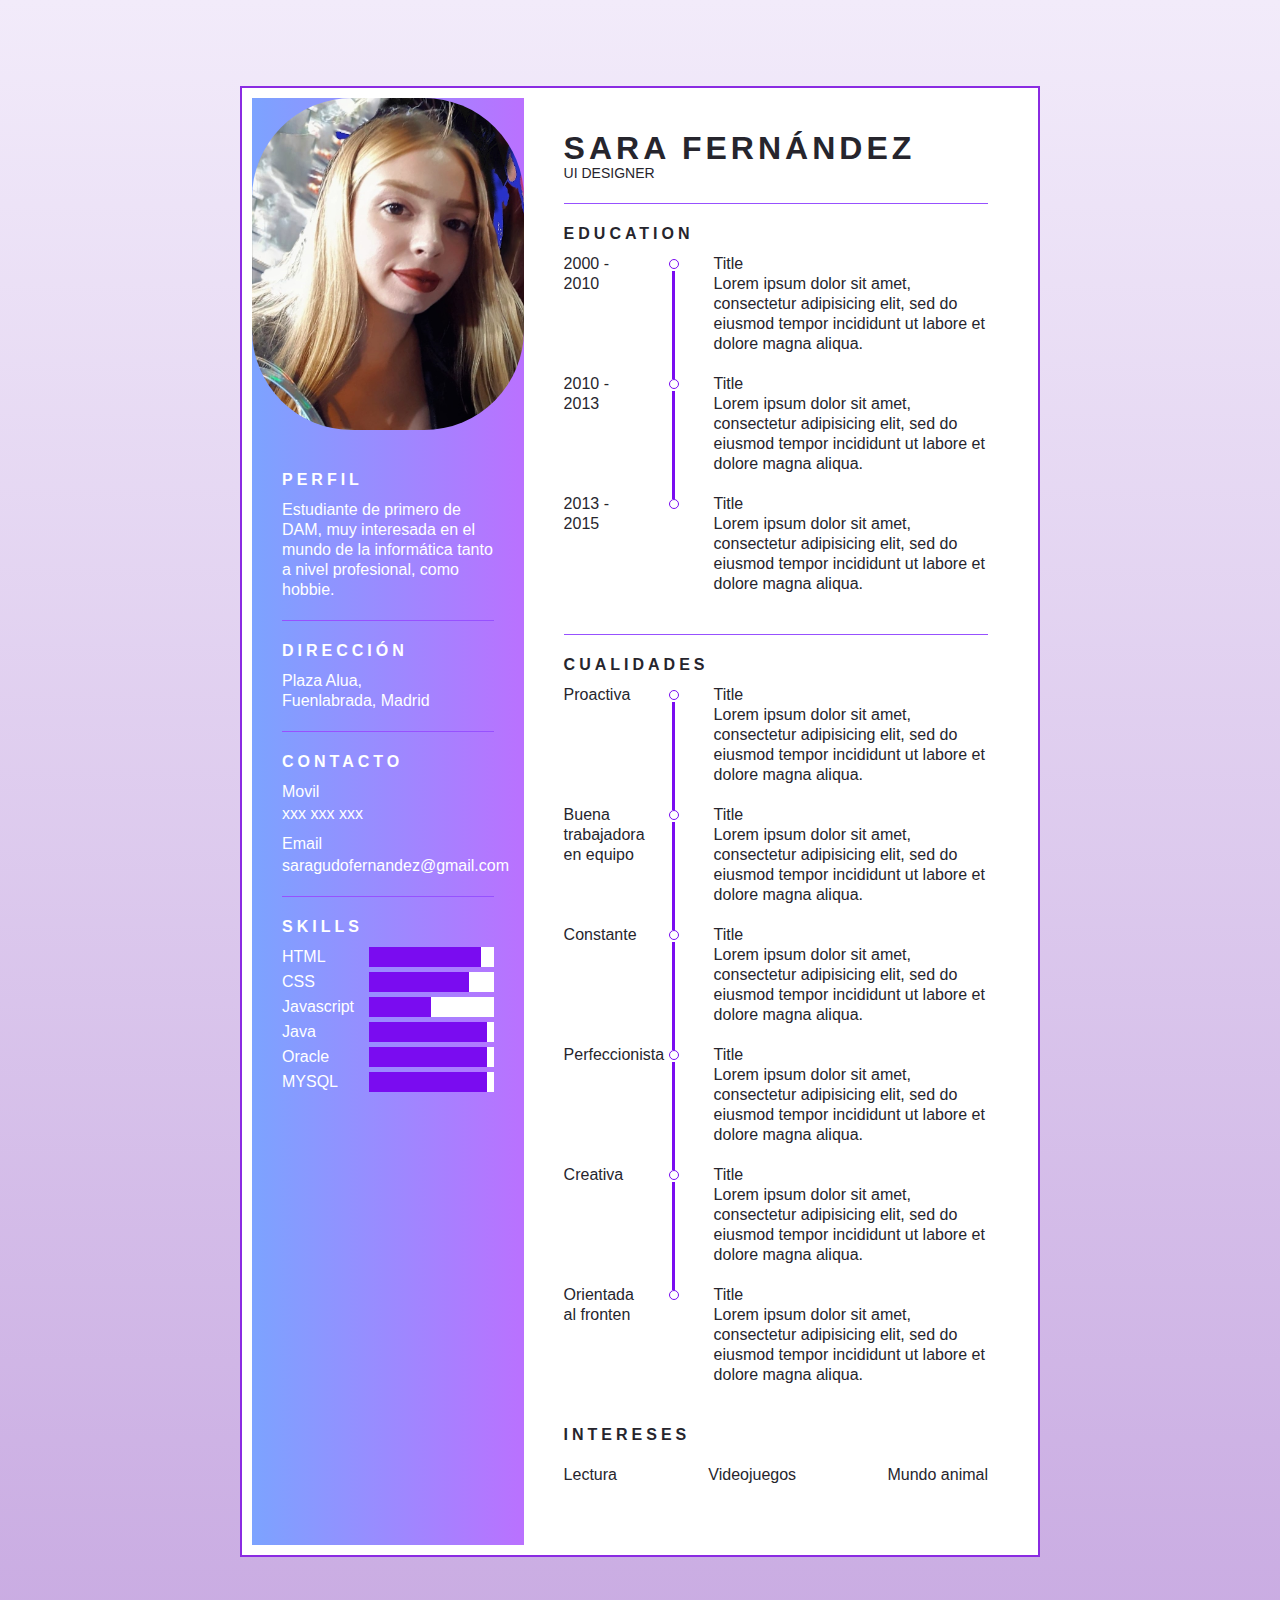
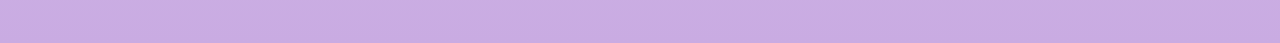
==== html/Curriculum.html @ 94748660 "segundo comit arreglo curriculum" ====
<!DOCTYPE html>
<html>

<head>
    <meta charset="utf-8">
    <title>Responsive Resume UI Design in HTML and CSS</title>
    <meta name="viewport" content="width=device-width, initial-scale=1.0">
    <link rel="stylesheet" type="text/css" href="../css/estilos.css">

</head>

<body class="curriculum">

    <section>
        <br>
        <br>

        <div class="resume_wrapper" style="border: 2px solid blueviolet;">
            <div class="resume_left">
                <div class="resume_image">
                    <img src="../img/InkedScreenshot_20190911-235842_Gallery (2)_LI.jpg" alt="Resume_image">
                </div>
                <div class="resume_bottom">
                    <div class="resume_item resume_namerole">
                        <div class="name">Sara</div>
                        <div class="role">Desarrolladora de aplicaciones web y plataforma</div>
                    </div>
                    <div class="resume_item resume_profile">
                        <div class="resume_title">PERFIL</div>
                        <div class="resume_info">Estudiante de primero de DAM, muy interesada en el mundo de la informática tanto a nivel profesional, como hobbie.</div>
                    </div>
                    <div class="resume_item resume_address">
                        <div class="resume_title">DIRECCIÓN</div>
                        <div class="resume_info">
                            Plaza Alua,<br/> Fuenlabrada, Madrid
                        </div>
                    </div>
                    <div class="resume_item resume_contact">
                        <div class="resume_title">Contacto</div>
                        <div class="resume_info">
                            <div class="resume_subtitle">Movil</div>
                            <div class="resume_subinfo">xxx xxx xxx</div>
                        </div>
                        <div class="resume_info">
                            <div class="resume_subtitle">Email</div>
                            <div class="resume_subinfo">saragudofernandez@gmail.com</div>
                        </div>
                    </div>
                    <div class="resume_item resume_skills">
                        <div class="resume_title">Skills</div>
                        <div class="resume_info">
                            <div class="skills_list">
                                <div class="skills_left">HTML</div>
                                <div class="skills_bar">
                                    <p>
                                        <span style="width: 90%"></span>
                                    </p>
                                </div>
                            </div>
                            <div class="skills_list">
                                <div class="skills_left">CSS</div>
                                <div class="skills_bar">
                                    <p>
                                        <span style="width: 80%"></span>
                                    </p>
                                </div>
                            </div>
                            <div class="skills_list">
                                <div class="skills_left">Javascript</div>
                                <div class="skills_bar">
                                    <p>
                                        <span style="width: 50%"></span>
                                    </p>
                                </div>
                            </div>
                            <div class="skills_list">
                                <div class="skills_left">Java</div>
                                <div class="skills_bar">
                                    <p>
                                        <span style="width: 95%"></span>
                                    </p>
                                </div>
                            </div>
                            <div class="skills_list">
                                <div class="skills_left">Oracle</div>
                                <div class="skills_bar">
                                    <p>
                                        <span style="width: 95%"></span>
                                    </p>
                                </div>
                            </div>
                            <div class="skills_list">
                                <div class="skills_left">MYSQL</div>
                                <div class="skills_bar">
                                    <p>
                                        <span style="width: 95%"></span>
                                    </p>
                                </div>
                            </div>

                        </div>
                    </div>
                </div>
            </div>
            <div class="resume_right">
                <div class="resume_item resume_namerole">
                    <div class="name">Sara Fernández</div>
                    <div class="role">UI Designer</div>
                </div>
                <div class="resume_item resume_education">
                    <div class="resume_title">Education</div>
                    <div class="resume_info">
                        <div class="resume_data">
                            <div class="year">2000 - 2010</div>
                            <div class="content">
                                <p>Title</p>
                                <p>Lorem ipsum dolor sit amet, consectetur adipisicing elit, sed do eiusmod tempor incididunt ut labore et dolore magna aliqua.</p>
                            </div>
                        </div>
                        <div class="resume_data">
                            <div class="year">2010 - 2013</div>
                            <div class="content">
                                <p>Title</p>
                                <p>Lorem ipsum dolor sit amet, consectetur adipisicing elit, sed do eiusmod tempor incididunt ut labore et dolore magna aliqua.</p>
                            </div>
                        </div>
                        <div class="resume_data">
                            <div class="year">2013 - 2015</div>
                            <div class="content">
                                <p>Title</p>
                                <p>Lorem ipsum dolor sit amet, consectetur adipisicing elit, sed do eiusmod tempor incididunt ut labore et dolore magna aliqua.</p>
                            </div>
                        </div>
                    </div>
                </div>
                <div class="resume_item resume_experience">
                    <div class="resume_title">Cualidades</div>
                    <div class="resume_info">
                        <div class="resume_data">
                            <div class="year">Proactiva</div>
                            <div class="content">
                                <p>Title</p>
                                <p>Lorem ipsum dolor sit amet, consectetur adipisicing elit, sed do eiusmod tempor incididunt ut labore et dolore magna aliqua.</p>
                            </div>
                        </div>
                        <div class="resume_data">
                            <div class="year">Buena trabajadora en equipo</div>
                            <div class="content">
                                <p>Title</p>
                                <p>Lorem ipsum dolor sit amet, consectetur adipisicing elit, sed do eiusmod tempor incididunt ut labore et dolore magna aliqua.</p>
                            </div>
                        </div>
                        <div class="resume_data">
                            <div class="year">Constante</div>
                            <div class="content">
                                <p>Title</p>
                                <p>Lorem ipsum dolor sit amet, consectetur adipisicing elit, sed do eiusmod tempor incididunt ut labore et dolore magna aliqua.</p>
                            </div>
                        </div>
                        <div class="resume_data">
                            <div class="year">Perfeccionista</div>
                            <div class="content">
                                <p>Title</p>
                                <p>Lorem ipsum dolor sit amet, consectetur adipisicing elit, sed do eiusmod tempor incididunt ut labore et dolore magna aliqua.</p>
                            </div>
                        </div>
                        <div class="resume_data">
                            <div class="year">Creativa</div>
                            <div class="content">
                                <p>Title</p>
                                <p>Lorem ipsum dolor sit amet, consectetur adipisicing elit, sed do eiusmod tempor incididunt ut labore et dolore magna aliqua.</p>
                            </div>
                        </div>
                        <div class="resume_data">
                            <div class="year">Orientada al fronten</div>
                            <div class="content">
                                <p>Title</p>
                                <p>Lorem ipsum dolor sit amet, consectetur adipisicing elit, sed do eiusmod tempor incididunt ut labore et dolore magna aliqua.</p>
                            </div>
                        </div>
                    </div>
                    <div class="resume_item resmue_interests">
                        <div class="resume_title">Intereses</div>
                        <div class="resume_info">
                            <div class="interests">
                                <div class="int_icon">
                                    <i class="fas fa-volleyball-ball"></i>
                                </div>
                                <div class="int_data">Lectura</div>
                            </div>
                            <div class="interests">
                                <div class="int_icon">
                                    <i class="fas fa-book-open"></i>
                                </div>
                                <div class="int_data">Videojuegos</div>
                            </div>
                            <div class="interests">
                                <div class="int_icon">
                                    <i class="fas fa-film"></i>
                                </div>
                                <div class="int_data">Mundo animal</div>
                            </div>

                        </div>
                    </div>
                </div>
            </div>
        </div>
        <br>
        <br>
    </section>
</body>

</html>
---- css/estilos.css ----
* {
    margin: 0;
    padding: 0;
    box-sizing: border-box;
}

:root {
    scroll-behavior: smooth;
}

body {
    font-family: 'Open Sans', sans-serif;
}

.contenedor {
    width: 90%;
    max-width: 1200px;
    overflow: hidden;
    margin: auto;
    padding: 60px 0;
}

.header {
    width: 100%;
    height: 100vh;
    /* 02 */
    background-color: #5798e2;
    background: linear-gradient(to right, #669df0fb, rgb(183, 133, 224));
    background-repeat: no-repeat;
    background-position: center;
    background-size: cover;
    background-attachment: fixed;
    position: relative;
    overflow: hidden;
}

.hamburguer {
    z-index: 10;
    position: fixed;
    top: 20px;
    right: 30px;
    background: #fff;
    width: 40px;
    height: 40px;
    cursor: pointer;
    border-radius: 10px;
    box-shadow: 0 0 6px rgba(0, 0, 0, .5);
    padding: 5px;
}

.menu-navegacion {
    z-index: 9;
    position: fixed;
    top: 0;
    width: 100%;
    height: 100%;
    /* background-image: linear-gradient(to top, #fbc2eb 0%, #a6c0ee 100%); */
    /* 02 */
    background-image: linear-gradient(to top, #a18cd19c 0%, #fbc2eb84 100%);
    /* 028 */
    background-image: linear-gradient(135deg, #669df0d4, rgba(174, 104, 231, 0.857));
    display: flex;
    flex-direction: column;
    justify-content: space-evenly;
    align-items: center;
    right: 0;
    transform: translateX(110%);
    transition: transform 0.3s ease-in-out;
    box-shadow: 0 0 6px rgba(0, 0, 0, .5);
    font-size: 30px;
}

.spread {
    transform: translateX(0);
}

.menu-navegacion a {
    color: #fff;
    text-decoration: none;
}

.menu-navegacion a:hover {
    color: black;
    text-decoration: none;
    font-size: 35px;
}

.titulo {
    font-size: 60px;
    margin-bottom: 15px;
}

.copy {
    font-weight: 300;
    font-size: 25px;
}


/* Services */

.subtitulo {
    color: #9f8ad0;
    font-size: 50px;
    text-align: center;
    font-weight: 300;
    margin-bottom: 30px;
    text-shadow: 1px 1px rgba(0, 0, 0, 0.34);
}

.contenedor-servicio {
    display: flex;
    justify-content: space-evenly;
    align-items: center;
    flex-wrap: wrap;
}

.contenedor-servicio img {
    width: 40%;
}

.checklist-servicio {
    width: 45%;
}

.service {
    margin-bottom: 20px;
}

.n-service {
    margin-bottom: 7px;
    color: #9f8ad0;
}

.number {
    display: inline-block;
    /* 02 */
    background-image: linear-gradient(to top, #a18cd1 0%, #7da7f0 100%);
    line-height: 30px;
    text-align: center;
    border-radius: 50%;
    margin-right: 5px;
    width: 30px;
    height: 30px;
    color: #fff;
    font-weight: 700;
}

.gallery {
    background: #f2f2f2;
}

.contenedor-galeria {
    display: flex;
    flex-wrap: wrap;
    justify-content: space-evenly;
    margin-top: 30px;
}

.img-galeria {
    width: 30%;
    display: block;
    margin-bottom: 15px;
    box-shadow: 0 0 6px rgba(0, 0, 0, .6);
    cursor: pointer;
}

.imagen-light {
    position: fixed;
    display: flex;
    align-items: center;
    justify-content: center;
    width: 100%;
    height: 100%;
    top: 0;
    left: 0;
    background: rgba(0, 0, 0, 0.534);
    transform: translate(100%);
    transition: transform .2s ease-in-out;
}

.agregar-imagen {
    width: 60%;
    transform: scale(0);
    border-radius: 10px;
    transition: transform .3s .2s;
}

.showImage {
    transform: scale(1);
}

.show {
    transform: translate(0);
}

.close {
    position: absolute;
    top: 15px;
    right: 15px;
    width: 40px;
    cursor: pointer;
}

.experts {
    width: 100%;
    display: flex;
    flex-wrap: wrap;
    justify-content: space-evenly;
    align-items: center;
}

.cont-expert {
    width: 30%;
    text-align: center;
    margin-bottom: 20px;
}

.cont-expert img {
    display: block;
    margin: auto;
    width: 50%;
    height: 50%;
}

.n-expert {
    width: 100%;
    display: inline-block;
    margin-top: 20px;
    font-weight: 400;
}

.social-media-icon:hover {
    background: #fff;
    color: #764ba2;
}

.ola {
    position: absolute;
    bottom: 0;
    width: 100%;
}


/**Cabecera**/

.media-icons {
    display: flex;
    justify-content: left;
    align-items: left;
    animation: moverIzquierda 1s ease-in;
    margin-left: 160px;
    margin-top: 40px;
}

.media-icons img {
    position: relative;
    width: 50px;
    margin: 2px 2px;
}

.media-icons img:hover {
    cursor: pointer;
}

@media screen and (max-width:1000px) {
    .cabeceraimagen {
        height: 20%;
        width: 20%;
    }
    .containercabecera h1 {
        font-size: 50px;
    }
    .containercabecera h2 {
        font-size: 10px;
    }
}

@media screen and (max-width:940px) {
    .cabeceraimagen {
        height: 8%;
        width: 8%;
        image-resolution: inherit;
        margin-left: -810px;
    }
    .containercabecera h1 {
        font-size: 50px;
    }
    .containercabecera h2 {
        font-size: 10px;
    }
    .asocial {
        margin-left: -10px;
    }
    .cabecera a {
        margin-left: -10px;
        display: inline-block;
    }
    .media-icons {
        margin-left: 50px;
    }
}

@media screen and (max-width:770px) {
    .cabeceraimagen {
        height: 4%;
        width: 4%;
        image-resolution: inherit;
        padding: 5px;
    }
    .containercabecera h1 {
        font-size: 30px;
    }
    .containercabecera h2 {
        font-size: 10px;
    }
    .asocial {
        margin-left: -10px;
    }
    .cabecera a {
        margin-left: -10px;
        display: inline-block;
    }
    .media-icons {
        margin-left: 50px;
    }
}

@media screen and (max-width:700px) {
    .cabeceraimagen {
        height: 4%;
        width: 4%;
        image-resolution: inherit;
    }
    .containercabecera h1 {
        font-size: 40px;
    }
    .containercabecera h2 {
        font-size: 20px;
    }
    .asocial {
        margin-left: -10px;
    }
    .cabecera a {
        margin-left: -10px;
        display: inline-block;
    }
    .media-icons {
        margin-left: 50px;
    }
}

@media screen and (max-width:450px) {
    .cabeceraimagen {
        display: inline-block;
        height: 30px;
        width: 40;
    }
    .containercabecera {
        text-align-last: center;
        width: 60%;
        flex-wrap: wrap-reverse;
        justify-content: center;
        display: inline-block;
        margin-top: -30vw;
    }
    .containercabecera {
        width: 100%;
        text-align: center;
    }
    .containercabecera h1 {
        font-size: 2px;
        margin-top: -20vw;
        text-align: center;
        margin-left: 80vw;
    }
    .asocial {
        margin-bottom: -100px;
        margin-left: 30px;
    }
}

@media screen and (max-width:340px) {
    .cabecera {
        display: inline-block;
    }
    .cabeceraimagen {
        height: 160px;
        margin-top: 80px;
    }
    .containercabecera h1 {
        font-size: 35px;
        text-align: center;
    }
    .containercabecera a {
        width: 120px;
    }
    .containercabecera h2 {
        font-size: 15px;
    }
}

@keyframes moverIzquierda {
    0% {
        opacity: 0;
        transform: translateX(-100px);
    }
    100% {
        opacity: 1;
        transform: translate(0);
    }
}

@keyframes moverDerecha {
    0% {
        opacity: 0;
        transform: translateX(100px);
    }
    100% {
        opacity: 1;
        transform: translate(0);
    }
}

@keyframes arriba {
    0% {
        opacity: 0;
        transform: translateY(100px);
    }
    100% {
        opacity: 1;
        transform: translate(0);
    }
}

.containercabecera {
    width: 95%;
    max-width: 1200px;
    display: flex;
    align-items: center;
    justify-content: space-around;
    margin: auto;
    padding: 0;
    height: 100%;
    color: #fff;
    margin-bottom: 200%;
    margin-top: -80px;
}

.cabeceraimagen {
    display: block;
    height: 550px;
    width: 500px;
    animation: arriba 1s ease-in;
    margin-top: 80px;
    margin-left: -90px;
}

.cabecera {
    width: 50%;
    color: azure;
}

.cabecera h1 {
    font-size: 40px;
    animation: moverDerecha 1s ease-in;
    margin-left: 60px;
}

.cabecera h2 {
    font-size: 30px;
    animation: moverIzquierda 1s ease-in;
    margin-left: 60px;
}

.cabecera a {
    display: inline-block;
    color: azure;
    font-weight: 300;
    text-decoration: none;
    margin-top: 40px;
    border: 1px solid #ffff;
    width: 150px;
    border-radius: 3px;
    text-align: center;
    padding: 10px 0;
    animation: arriba 1s ease-in;
    margin-left: 60px;
}

.Curriculum {
    margin-right: 10px;
}

.cabecera a:hover {
    color: rgb(255, 255, 255);
    text-decoration: none;
    font-weight: 600;
    padding: 10px 0;
    border: 2px solid #ffff;
}


/**footer**/

.social {
    margin: 50px;
}

.social p {
    text-align: center;
    font-size: 20px;
    margin-bottom: 20px;
    font-family: 'Open Sans', sans-serif;
    color: black;
}

.links {
    display: flex;
    align-items: center;
    justify-content: center;
}

.iconosocial {
    display: flex;
    align-items: center;
    justify-content: center;
    position: relative;
    margin-left: 20px;
    height: 60px;
    width: 60px;
    margin-bottom: -20px;
}


/**ola footer**/

footer {
    background-image: linear-gradient(135deg, #66abf0f1, rgba(186, 102, 255, 0.979));
    padding-bottom: 0.1px;
}

.footer-content {
    display: flex;
    justify-content: space-between;
    align-items: center;
    flex-wrap: wrap;
    padding-top: 60px;
    padding-bottom: 40px;
}

.contact-us {
    width: 40%;
    color: #fff;
}

.brand {
    font-weight: 500;
    font-size: 40px;
}

.brand+p {
    font-weight: 700;
}

.line {
    width: 90%;
    max-width: 1200px;
    margin: auto;
    height: 2px;
    background: #fff;
    margin-bottom: 60px;
}

.barrabajo {
    background-color: #5798e2;
    background: linear-gradient(to right, #669df0fb, rgb(183, 133, 224));
    color: azure;
    font-size: 20px;
    padding: 35px 0;
    font-family: 'Open Sans', sans-serif;
    width: 100%;
    height: 100%;
    margin: auto;
    padding: 35px 0;
    text-decoration: none;
}

.barrabajo li {
    text-decoration: none;
    line-height: 2.8;
}

.barrabajo ul {
    text-decoration: none;
    list-style: none;
}

.barracontainer {
    /*centramos el contenido*/
    display: grid;
    /*con esto hacemos que las columnas se dividan en 4*/
    grid-template-columns: repeat(3, 1fr);
    /*añadimos espacios entra las columnas con gap*/
    gap: 20px;
    align-items: flex-start;
    justify-content: center;
    text-decoration: none;
}

.barracontainer ul {
    margin: 0 auto;
    text-decoration: none;
    color: azure;
}

.barracontainer il {
    text-decoration: none;
}

.barracontainer ul li {
    line-height: 2, 8;
    text-decoration: none;
    color: azure;
}

.barracontainer ul li a {
    text-decoration: none;
    color: azure;
}

@media (max-width: 700px) {
    .barracontainer {
        grid-template-columns: repeat(2, 1fr);
    }
}

@media (max-width: 500px) {
    .links .barracontainer {
        grid-template-columns: 1fr;
    }
    .links .barracontainer ul {
        text-align: center;
    }
}


/*Fin Diseño de la parte social*/


/*Fin Galeria animada */


/*Overlay*/

.contenedor-imagenes {
    display: flex;
    width: 100%;
    height: 90%;
    margin: auto;
    justify-content: space-around;
    flex-wrap: wrap;
    border-radius: 40px;
}

.contenedor-imagenes .imagen {
    width: 49%;
    position: relative;
    /*depende del elemento padre--><--!sies absoluta es con respecto al navegador*/
    height: 500px;
    margin-bottom: 3px;
    box-shadow: 0px 0px 3px 0px rgba(0, 0, 0, 0.75);
    margin-left: 3px;
}

.imagen img {
    width: 100%;
    height: 100%;
    object-fit: cover;
}

.overlay {
    position: absolute;
    bottom: 0px;
    left: 0px;
    background: linear-gradient(to right, rgba(0, 123, 255, 0.353), rgba(183, 27, 255, 0.496));
    width: 100%;
    height: 0px;
    overflow: hidden;
    transition: 0.5s ease;
}

.overlay h2 {
    color: white;
    font-weight: 400px;
    font-size: 50px;
    position: absolute;
    top: 50%;
    left: 50%;
    text-align: center;
    transform: translate(-50%, -50%);
    text-shadow: 1px 1px black;
}

.imagen:hover .overlay {
    height: 100%;
    cursor: pointer;
}


/*Fin overlay*/

.autor {
    margin-left: 11%;
}

@media screen and (max-width: 800px) {
    .menu-navegacion {
        width: 100%vw;
    }
    .titulo {
        font-size: 40px;
    }
    .contenedor-servicio img {
        width: 80%;
        margin-bottom: 40px;
    }
    .checklist-servicio {
        width: 80%;
    }
    .service {
        margin-bottom: 30px;
    }
    .img-galeria {
        width: 45%;
    }
    .agregarImagen {
        width: 80%;
    }
    .cont-expert {
        width: 86%;
    }
    .footer-content {
        justify-content: center;
    }
    .social-media {
        width: 80%;
        justify-content: space-evenly;
    }
    .social-media-icon {
        margin-left: 0;
    }
    .contact-us {
        text-align: center;
        width: 80%;
        margin-bottom: 40px;
    }
}

@media screen and (max-width: 500px) {
    .menu-navegacion {
        width: 100%vw;
    }
    .hamburguer {
        top: 10px;
        right: 10px;
    }
    .titulo {
        font-size: 30px;
    }
    .subtitulo {
        font-size: 30px;
    }
    .img-galeria {
        width: 95%;
    }
    .agregar-imagen {
        width: 90%;
    }
    .social-media {
        width: 100%;
        justify-content: space-evenly;
    }
    .social-media-icon {
        margin-left: 0;
    }
    .contact-us {
        text-align: center;
        width: 95%;
        margin-bottom: 40px;
    }
}


/*    */

.contacto :root {
    --colorTextos: #49454567;
}

.contacto *,
 ::before,
 ::after {
    margin: 0;
    padding: 0;
    box-sizing: border-box;
}

.contacto {
    background: #df5cfc;
    /* fallback for old browsers */
    background: -webkit-linear-gradient(to right, #6A82FB, #5cbffc);
    /* Chrome 10-25, Safari 5.1-6 */
    background: linear-gradient(to right, #cfe8f7, #d8b3e9ac);
    /* W3C, IE 10+/ Edge, Firefox 16+, Chrome 26+, Opera 12+, Safari 7+ */
    font-family: 'Open Sans', sans-serif;
    width: 100%;
    height: 650px;
    display: flex;
    justify-content: center;
    align-items: center;
    border-radius: 20px;
}

.form h1 {
    text-align: center;
    margin: 10px 0;
    font-size: 40px;
    font-family: 'Open Sans', sans-serif;
    color: #9f8ad0;
    text-shadow: 1px 1px;
}

form {
    background: #fff;
    width: 80%;
    padding: 10px 0;
    border-radius: 10px;
    box-shadow: 0 0 6px 0 rgba(255, 255, 255, 0.8);
}

.form {
    width: 100%;
    margin: auto;
}

form .grupo {
    position: relative;
    margin: 45px;
}

input,
textarea {
    background: none;
    color: #c6c6c6;
    font-size: 18px;
    padding: 10px 10px 10px 5px;
    display: block;
    width: 100%;
    border: none;
    border-bottom: 1px solid var(--colorTextos);
    resize: none;
}

input:focus,
textarea:focus {
    outline: none;
    color: rgb(94, 93, 93);
}

input:focus~label,
input:valid~label,
textarea:focus~label,
textarea:valid~label {
    position: absolute;
    top: -14px;
    font-size: 12px;
    color: #2196F3;
}

label {
    color: var(--colorTextos);
    font-size: 16px;
    position: absolute;
    left: 5px;
    top: 10px;
    transition: 0.5s ease all;
    pointer-events: none;
}

input:focus~.barra::before,
textarea:focus~.barra::before {
    width: 100%;
}

.barra {
    position: relative;
    display: block;
    width: 100%;
}

.barra::before {
    content: '';
    height: 2px;
    width: 0%;
    bottom: 0;
    position: absolute;
    background: linear-gradient(to right, #6A82FB, #d15cfc);
    transition: 0.3s ease all;
    left: 0%;
}

.contacto button {
    background: #FC5C7D;
    /* fallback for old browsers */
    background: -webkit-linear-gradient(to right, #6A82FB, #FC5C7D);
    /* Chrome 10-25, Safari 5.1-6 */
    background: linear-gradient(to right, #91a1f1, #c95cfc);
    /* W3C, IE 10+/ Edge, Firefox 16+, Chrome 26+, Opera 12+, Safari 7+ */
    display: block;
    width: 100px;
    height: 40px;
    border: none;
    color: #fff;
    border-radius: 4px;
    font-size: 20px;
    margin: 10px auto;
    cursor: pointer;
}

@media screen and (max-width:1100px) {
    form {
        width: 80%;
    }
    #git {
        margin-left: -3vw;
    }
}

@media screen and (max-width:800px) {
    #git {
        margin-left: 120px;
    }
}

@media screen and (max-width:690px) {
    #git {
        margin-left: 80px;
    }
}

@media screen and (max-width:600px) {
    form {
        width: 80%;
    }
    .contenedor-imagenes {
        width: 200%;
        height: 200%;
    }
    #git {
        margin-left: 60px;
    }
}

@media screen and (max-width:500px) {
    #git {
        margin-left: 20px;
    }
}

@media screen and (max-width:450px) {
    form {
        width: 90%;
    }
    .contenedor-imagenes {
        width: 200%;
        height: 200%;
        display: inline-block;
    }
    #git {
        margin-left: -5vw;
    }
}

@media screen and (max-width:340px) {
    form {
        width: 80%;
    }
    .contenedor-imagenes {
        width: 200%;
        height: 100%;
    }
    #git {
        margin-left: -55px;
    }
}

@media screen and (max-width:300px) {
    form {
        width: 80%;
    }
    .contenedor-imagenes {
        width: 200%;
        height: 100%;
    }
    #git {
        margin-left: vw;
    }
}


/*Curriculum */

.curriculum section {
    background: linear-gradient(to top, rgb(201, 171, 226), rgb(242, 235, 250));
}

.curriculum body {
    font-size: 14px;
    line-height: 20px;
    font-family: 'Open Sans', sans-serif;
}

.resume_wrapper {
    display: flex;
    width: 800px;
    margin: 50px auto;
    background: #fff;
    padding: 10px;
    line-height: 20px;
}

.resume_wrapper .resume_left {
    width: 35%;
    background: linear-gradient(to left, rgb(186, 113, 255), rgb(124, 163, 255));
}

.resume_wrapper .resume_left .resume_image {
    width: 100%;
}

.resume_wrapper .resume_left .resume_image img {
    width: 100%;
    display: block;
    border-radius: 100px;
}

.resume_wrapper .resume_title {
    color: #fff;
    text-transform: uppercase;
    font-weight: 700;
    font-size: 16px;
    margin-bottom: 10px;
    letter-spacing: 4px;
}

.resume_wrapper .resume_left .resume_info {
    color: #ffffff;
}

.resume_wrapper .resume_left .resume_bottom {
    padding: 20px 30px;
}

.resume_wrapper .resume_item {
    padding: 20px 0;
    border-bottom: 1px solid #9751ff;
}

.resume_wrapper .resume_item:last-child {
    border-bottom: 0;
}

.resume_wrapper .resume_left .resume_namerole {
    display: none;
}

.resume_wrapper .resume_namerole .name {
    font-size: 20px;
    color: #fff;
    text-transform: uppercase;
    font-weight: 700;
    margin-bottom: 5px;
    letter-spacing: 4px;
}

.resume_wrapper .resume_left .resume_namerole .role {
    color: #84838b;
}

.resume_wrapper .resume_left .resume_contact .resume_info:last-child {
    margin-top: 10px;
}

.resume_wrapper .resume_left .resume_contact .resume_subtitle {
    color: #fff;
    margin-bottom: 2px;
}

.resume_wrapper .resume_left .resume_skills .skills_list {
    display: flex;
    justify-content: space-between;
    margin-bottom: 5px;
}

.resume_wrapper .resume_left .resume_skills .skills_list .skills_bar p {
    position: relative;
    width: 125px;
    height: 20px;
    background: #fff;
}

.resume_wrapper .resume_left .resume_skills .skills_list .skills_bar p span {
    position: absolute;
    top: 0;
    left: 0;
    background: #7a0cf0;
    width: 100%;
    height: 100%;
}

.resume_wrapper .resume_right {
    width: 65%;
    padding: 20px 40px;
    color: #26252d;
}

.resume_wrapper .resume_right .resume_namerole .name {
    color: #26252d;
    font-size: 32px;
}

.resume_wrapper .resume_right .resume_namerole .role {
    font-size: 14px;
    text-transform: uppercase;
}

.resume_wrapper .resume_right .resume_item .resume_title {
    color: #26252d;
}

.resume_wrapper .resume_right .resume_data {
    display: flex;
}

.resume_wrapper .resume_right .resume_data .year {
    padding-right: 35px;
    width: 115px;
    position: relative;
}

.resume_wrapper .resume_right .resume_data .content {
    padding-left: 35px;
    margin-bottom: 20px;
    width: calc(100% - 115px);
}

.resume_wrapper .resume_right .resume_data .year:before {
    content: "";
    position: absolute;
    top: 5px;
    right: 0;
    width: 10px;
    height: 10px;
    background: #fff;
    border: 1px solid #7a0cf0;
    border-radius: 50%;
}

.resume_wrapper .resume_right .resume_data .year:after {
    content: "";
    position: absolute;
    top: 17px;
    right: 4px;
    width: 3px;
    height: 90%;
    background: #7a0cf0;
}

.resume_wrapper .resume_right .resume_data:last-child .year:after {
    display: none;
}

.resume_wrapper .resume_right .resmue_interests .resume_info {
    display: flex;
    justify-content: space-between;
    text-align: center;
}

.resume_wrapper .resume_right .resmue_interests .interests .int_icon {
    font-size: 38px;
    color: #0175b2;
    margin-bottom: 10px;
}

@media screen and (max-width: 800px) {
    .resume_wrapper .resume_right .resume_namerole {
        display: none;
    }
    .resume_wrapper .resume_left .resume_namerole {
        display: block;
    }
    .resume_wrapper {
        width: 95%;
        margin: 10px auto;
        flex-direction: column;
    }
    .resume_wrapper .resume_left,
    .resume_wrapper .resume_right {
        width: 100%;
    }
}

@media screen and (max-width: 424px) {
    .resume_wrapper .resume_right {
        padding: 20px 30px;
    }
    .resume_wrapper .resume_right .resume_data {
        flex-direction: column;
    }
    .resume_wrapper .resume_right .resume_data .year {
        padding: 0;
        margin-bottom: 5px;
        width: 100%;
        color: #0175b2;
    }
    .resume_wrapper .resume_right .resume_data .year:before,
    .resume_wrapper .resume_right .resume_data .year:after {
        display: none;
    }
    .resume_wrapper .resume_right .resume_data .content {
        width: 100%;
        padding: 0;
    }
    .resume_wrapper .resume_right .resmue_interests .interests .int_icon {
        font-size: 24px;
    }
}
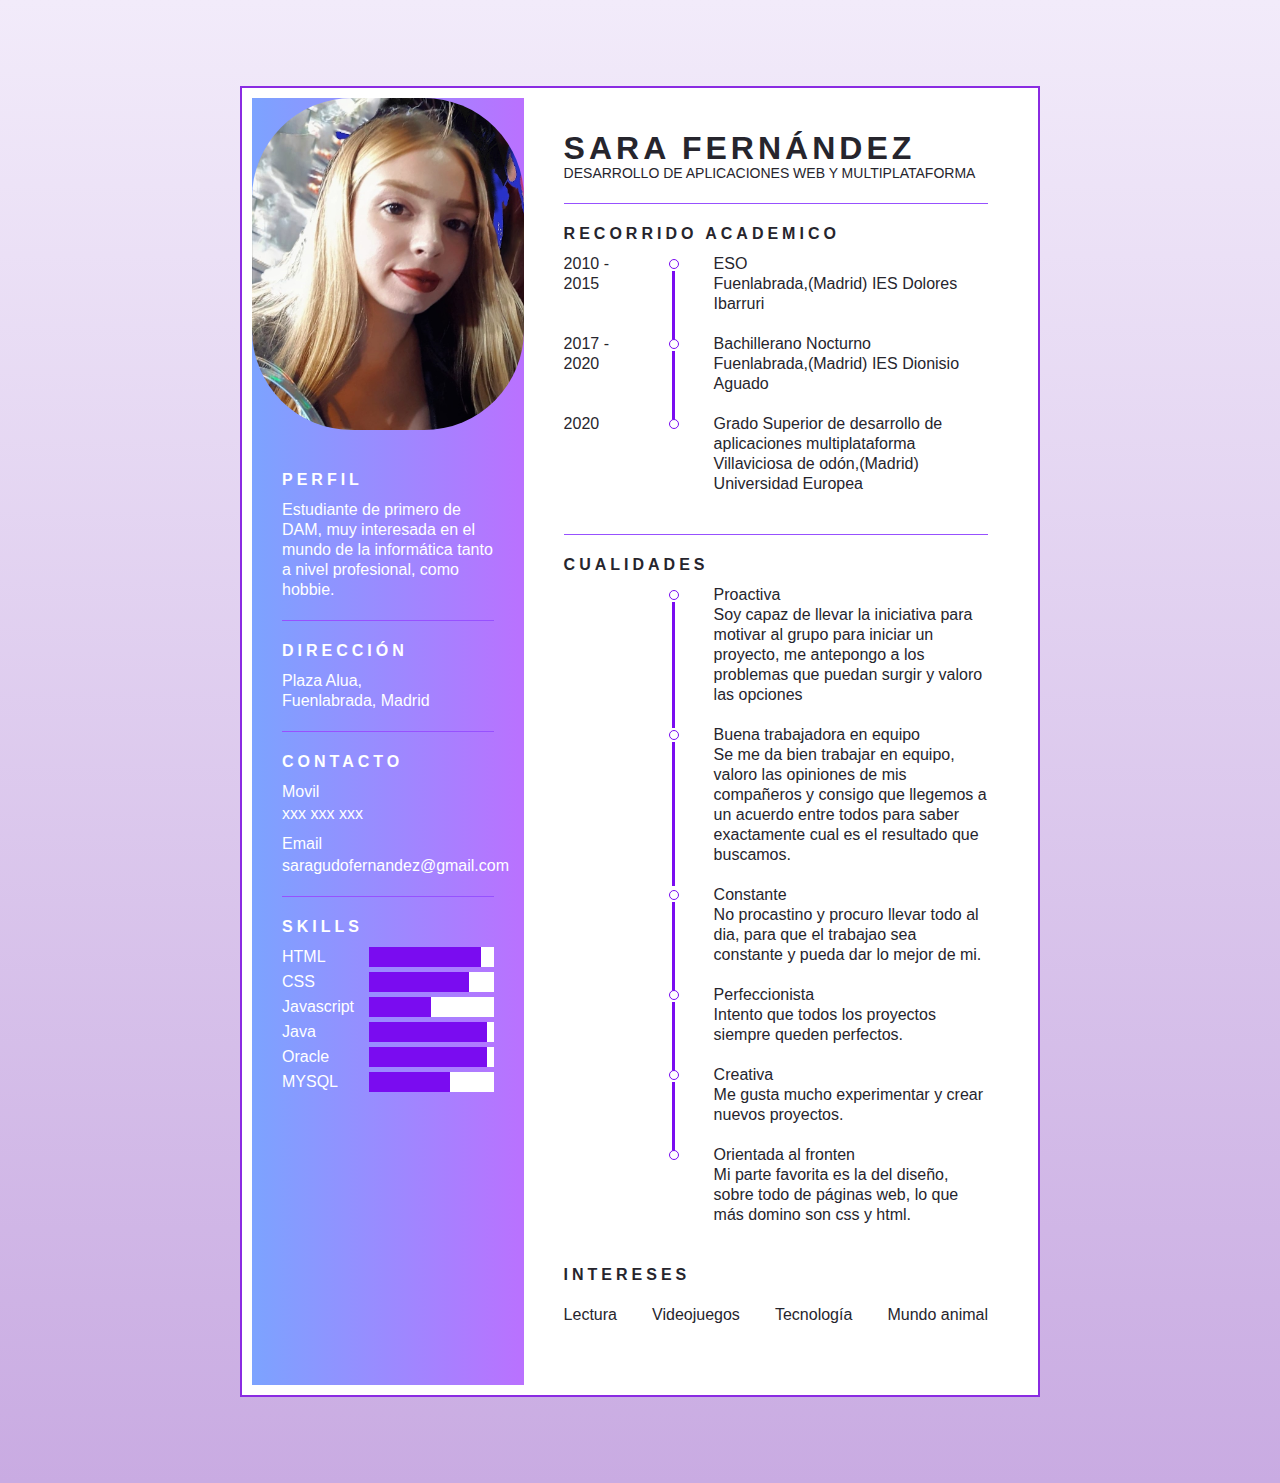
==== commit b89e9ee9: "final commit" ====
--- a/html/Curriculum.html
+++ b/html/Curriculum.html
@@ -93,7 +93,7 @@
                                 <div class="skills_left">MYSQL</div>
                                 <div class="skills_bar">
                                     <p>
-                                        <span style="width: 95%"></span>
+                                        <span style="width: 65%"></span>
                                     </p>
                                 </div>
                             </div>
@@ -105,31 +105,28 @@
             <div class="resume_right">
                 <div class="resume_item resume_namerole">
                     <div class="name">Sara Fernández</div>
-                    <div class="role">UI Designer</div>
+                    <div class="role">Desarrollo de aplicaciones web y multiplataforma</div>
                 </div>
                 <div class="resume_item resume_education">
-                    <div class="resume_title">Education</div>
+                    <div class="resume_title">Recorrido academico</div>
                     <div class="resume_info">
                         <div class="resume_data">
-                            <div class="year">2000 - 2010</div>
-                            <div class="content">
-                                <p>Title</p>
-                                <p>Lorem ipsum dolor sit amet, consectetur adipisicing elit, sed do eiusmod tempor incididunt ut labore et dolore magna aliqua.</p>
-                            </div>
-                        </div>
-                        <div class="resume_data">
-                            <div class="year">2010 - 2013</div>
-                            <div class="content">
-                                <p>Title</p>
-                                <p>Lorem ipsum dolor sit amet, consectetur adipisicing elit, sed do eiusmod tempor incididunt ut labore et dolore magna aliqua.</p>
-                            </div>
-                        </div>
-                        <div class="resume_data">
-                            <div class="year">2013 - 2015</div>
-                            <div class="content">
-                                <p>Title</p>
-                                <p>Lorem ipsum dolor sit amet, consectetur adipisicing elit, sed do eiusmod tempor incididunt ut labore et dolore magna aliqua.</p>
-                            </div>
+                            <div class="year">2010 - 2015</div>
+                            <div class="content">
+                                <p>ESO</p>
+                                <p>Fuenlabrada,(Madrid) IES Dolores Ibarruri</div>
+                        </div>
+                        <div class="resume_data">
+                            <div class="year">2017 - 2020</div>
+                            <div class="content">
+                                <p>Bachillerano Nocturno</p>
+                                <p>Fuenlabrada,(Madrid) IES Dionisio Aguado </div>
+                        </div>
+                        <div class="resume_data">
+                            <div class="year">2020</div>
+                            <div class="content">
+                                <p>Grado Superior de desarrollo de aplicaciones multiplataforma </p>
+                                <p>Villaviciosa de odón,(Madrid) Universidad Europea</div>
                         </div>
                     </div>
                 </div>
@@ -137,45 +134,45 @@
                     <div class="resume_title">Cualidades</div>
                     <div class="resume_info">
                         <div class="resume_data">
-                            <div class="year">Proactiva</div>
-                            <div class="content">
-                                <p>Title</p>
-                                <p>Lorem ipsum dolor sit amet, consectetur adipisicing elit, sed do eiusmod tempor incididunt ut labore et dolore magna aliqua.</p>
-                            </div>
-                        </div>
-                        <div class="resume_data">
-                            <div class="year">Buena trabajadora en equipo</div>
-                            <div class="content">
-                                <p>Title</p>
-                                <p>Lorem ipsum dolor sit amet, consectetur adipisicing elit, sed do eiusmod tempor incididunt ut labore et dolore magna aliqua.</p>
-                            </div>
-                        </div>
-                        <div class="resume_data">
-                            <div class="year">Constante</div>
-                            <div class="content">
-                                <p>Title</p>
-                                <p>Lorem ipsum dolor sit amet, consectetur adipisicing elit, sed do eiusmod tempor incididunt ut labore et dolore magna aliqua.</p>
-                            </div>
-                        </div>
-                        <div class="resume_data">
-                            <div class="year">Perfeccionista</div>
-                            <div class="content">
-                                <p>Title</p>
-                                <p>Lorem ipsum dolor sit amet, consectetur adipisicing elit, sed do eiusmod tempor incididunt ut labore et dolore magna aliqua.</p>
-                            </div>
-                        </div>
-                        <div class="resume_data">
-                            <div class="year">Creativa</div>
-                            <div class="content">
-                                <p>Title</p>
-                                <p>Lorem ipsum dolor sit amet, consectetur adipisicing elit, sed do eiusmod tempor incididunt ut labore et dolore magna aliqua.</p>
-                            </div>
-                        </div>
-                        <div class="resume_data">
-                            <div class="year">Orientada al fronten</div>
-                            <div class="content">
-                                <p>Title</p>
-                                <p>Lorem ipsum dolor sit amet, consectetur adipisicing elit, sed do eiusmod tempor incididunt ut labore et dolore magna aliqua.</p>
+                            <div class="year"></div>
+                            <div class="content">
+                                <p>Proactiva</p>
+                                <p>Soy capaz de llevar la iniciativa para motivar al grupo para iniciar un proyecto, me antepongo a los problemas que puedan surgir y valoro las opciones</p>
+                            </div>
+                        </div>
+                        <div class="resume_data">
+                            <div class="year"></div>
+                            <div class="content">
+                                <p>Buena trabajadora en equipo</p>
+                                <p>Se me da bien trabajar en equipo, valoro las opiniones de mis compañeros y consigo que llegemos a un acuerdo entre todos para saber exactamente cual es el resultado que buscamos.</p>
+                            </div>
+                        </div>
+                        <div class="resume_data">
+                            <div class="year"></div>
+                            <div class="content">
+                                <p>Constante</p>
+                                <p>No procastino y procuro llevar todo al dia, para que el trabajao sea constante y pueda dar lo mejor de mi.</p>
+                            </div>
+                        </div>
+                        <div class="resume_data">
+                            <div class="year"></div>
+                            <div class="content">
+                                <p>Perfeccionista</p>
+                                <p>Intento que todos los proyectos siempre queden perfectos.</p>
+                            </div>
+                        </div>
+                        <div class="resume_data">
+                            <div class="year"></div>
+                            <div class="content">
+                                <p>Creativa</p>
+                                <p>Me gusta mucho experimentar y crear nuevos proyectos. </p>
+                            </div>
+                        </div>
+                        <div class="resume_data">
+                            <div class="year"></div>
+                            <div class="content">
+                                <p>Orientada al fronten</p>
+                                <p>Mi parte favorita es la del diseño, sobre todo de páginas web, lo que más domino son css y html.</p>
                             </div>
                         </div>
                     </div>
@@ -198,6 +195,12 @@
                                 <div class="int_icon">
                                     <i class="fas fa-film"></i>
                                 </div>
+                                <div class="int_data">Tecnología</div>
+                            </div>
+                            <div class="interests">
+                                <div class="int_icon">
+                                    <i class="fas fa-film"></i>
+                                </div>
                                 <div class="int_data">Mundo animal</div>
                             </div>
 
--- a/css/estilos.css
+++ b/css/estilos.css
@@ -22,7 +22,7 @@
 
 .header {
     width: 100%;
-    height: 100vh;
+    height: 120vh;
     /* 02 */
     background-color: #5798e2;
     background: linear-gradient(to right, #669df0fb, rgb(183, 133, 224));
@@ -267,20 +267,12 @@
         height: 20%;
         width: 20%;
     }
-    .containercabecera h1 {
-        font-size: 50px;
-    }
-    .containercabecera h2 {
-        font-size: 10px;
-    }
 }
 
 @media screen and (max-width:940px) {
     .cabeceraimagen {
         height: 8%;
         width: 8%;
-        image-resolution: inherit;
-        margin-left: -810px;
     }
     .containercabecera h1 {
         font-size: 50px;
@@ -326,6 +318,9 @@
 }
 
 @media screen and (max-width:700px) {
+    .containercabecera {
+        display: inline-block;
+    }
     .cabeceraimagen {
         height: 4%;
         width: 4%;
@@ -349,11 +344,13 @@
     }
 }
 
-@media screen and (max-width:450px) {
+@media screen and (max-width:550px) {
     .cabeceraimagen {
+        margin-top: 90px;
         display: inline-block;
         height: 30px;
         width: 40;
+        text-align: center;
     }
     .containercabecera {
         text-align-last: center;
@@ -380,22 +377,34 @@
 }
 
 @media screen and (max-width:340px) {
-    .cabecera {
+    .cabeceraimagen {
+        margin-top: 90px;
+        display: flex;
+        height: 30px;
+        width: 40;
+        text-align: center;
+    }
+    .containercabecera {
+        text-align-last: center;
+        width: 60%;
+        flex-wrap: wrap-reverse;
+        justify-content: center;
         display: inline-block;
-    }
-    .cabeceraimagen {
-        height: 160px;
-        margin-top: 80px;
+        margin-top: -30vw;
+    }
+    .containercabecera {
+        width: 100%;
+        text-align: center;
     }
     .containercabecera h1 {
-        font-size: 35px;
+        font-size: 2px;
+        margin-top: 20%;
         text-align: center;
-    }
-    .containercabecera a {
-        width: 120px;
-    }
-    .containercabecera h2 {
-        font-size: 15px;
+        margin-left: 80vw;
+    }
+    .asocial {
+        margin-bottom: 10px;
+        margin-left: 30px;
     }
 }
 
@@ -447,12 +456,11 @@
 }
 
 .cabeceraimagen {
-    display: block;
-    height: 550px;
-    width: 500px;
+    display: flex;
+    height: 500px;
+    width: 450px;
     animation: arriba 1s ease-in;
     margin-top: 80px;
-    margin-left: -90px;
 }
 
 .cabecera {
@@ -461,15 +469,17 @@
 }
 
 .cabecera h1 {
-    font-size: 40px;
+    font-size: 30px;
     animation: moverDerecha 1s ease-in;
     margin-left: 60px;
+    display: flex;
 }
 
 .cabecera h2 {
-    font-size: 30px;
+    font-size: 20px;
     animation: moverIzquierda 1s ease-in;
     margin-left: 60px;
+    display: flex;
 }
 
 .cabecera a {
@@ -528,7 +538,6 @@
     margin-left: 20px;
     height: 60px;
     width: 60px;
-    margin-bottom: -20px;
 }
 
 
@@ -791,7 +800,7 @@
 }
 
 
-/*    */
+/*Contacto*/
 
 .contacto :root {
     --colorTextos: #49454567;
@@ -979,6 +988,13 @@
     #git {
         margin-left: -5vw;
     }
+    .contenedor-imagenes .imagen {
+        width: 49%;
+        height: 300px;
+        margin-bottom: 3px;
+        box-shadow: 0px 0px 3px 0px rgb(0 0 0 / 75%);
+        margin-left: 3px;
+    }
 }
 
 @media screen and (max-width:340px) {
